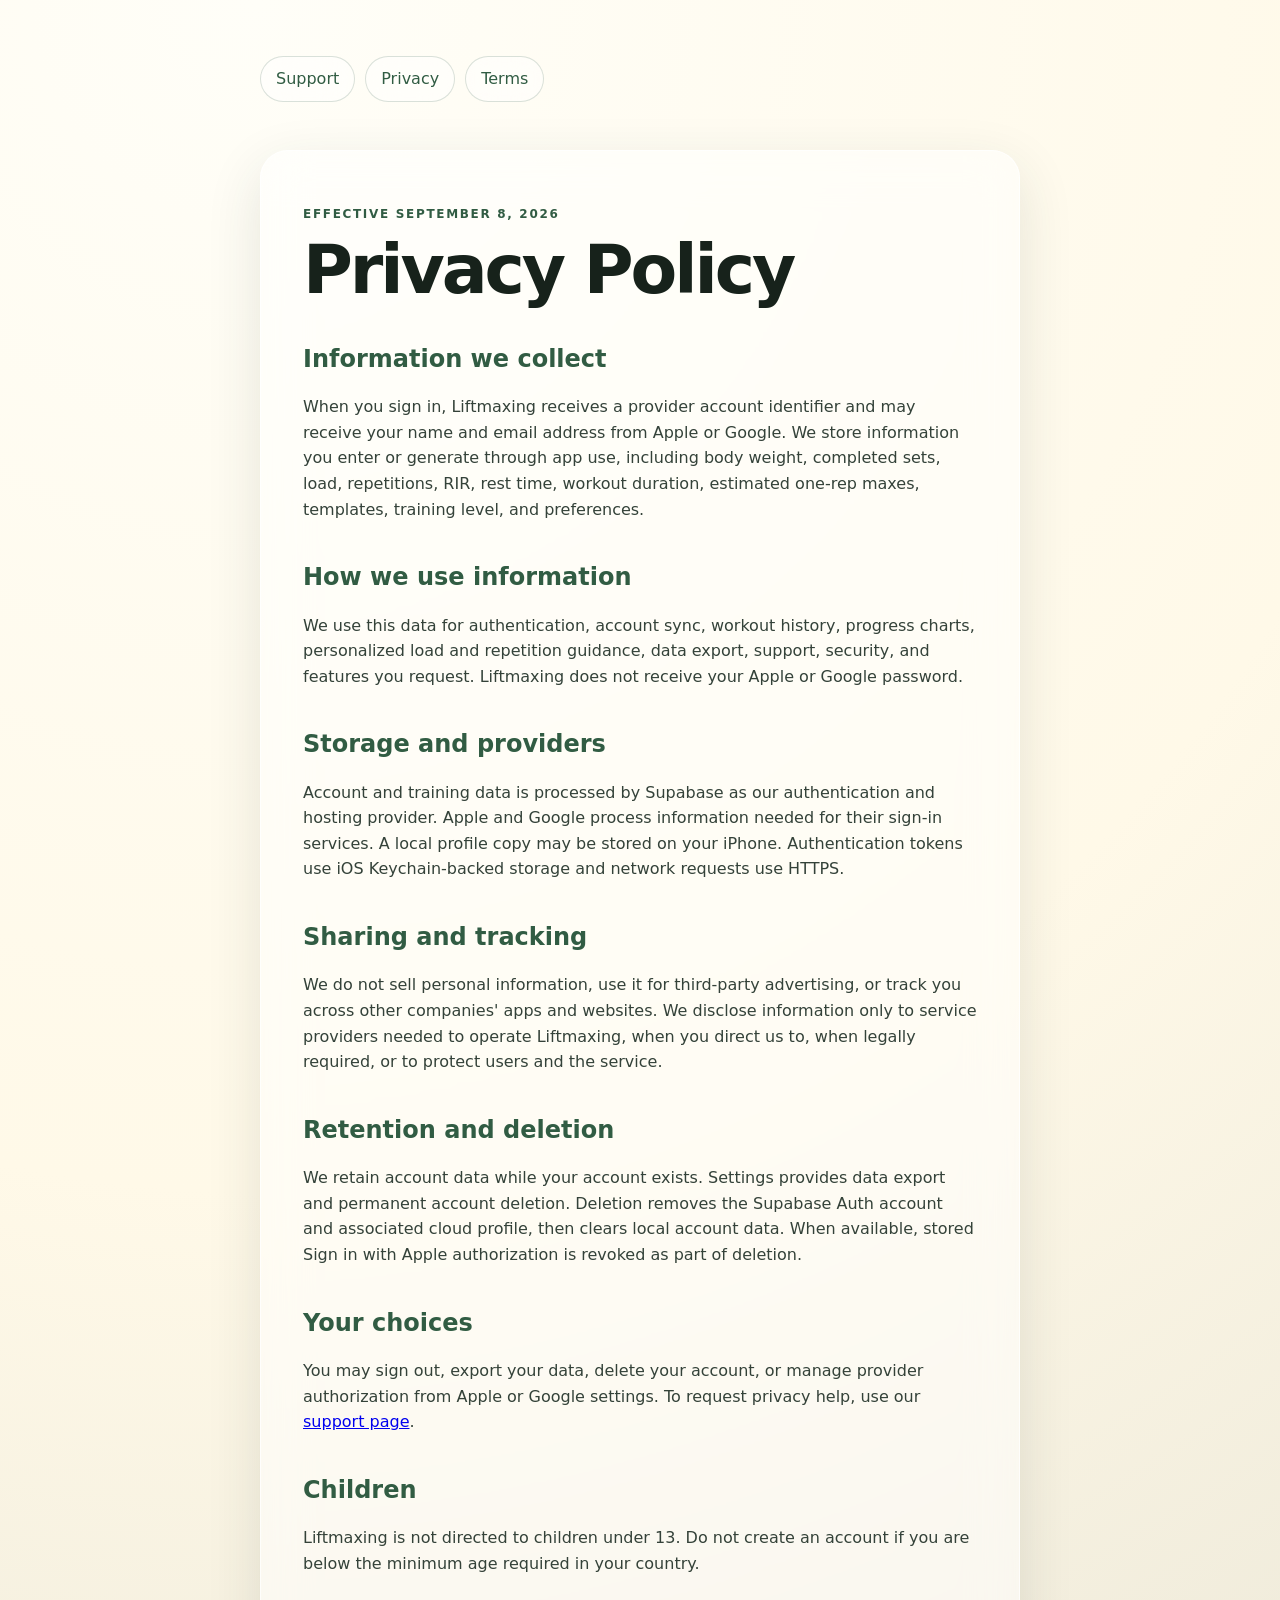
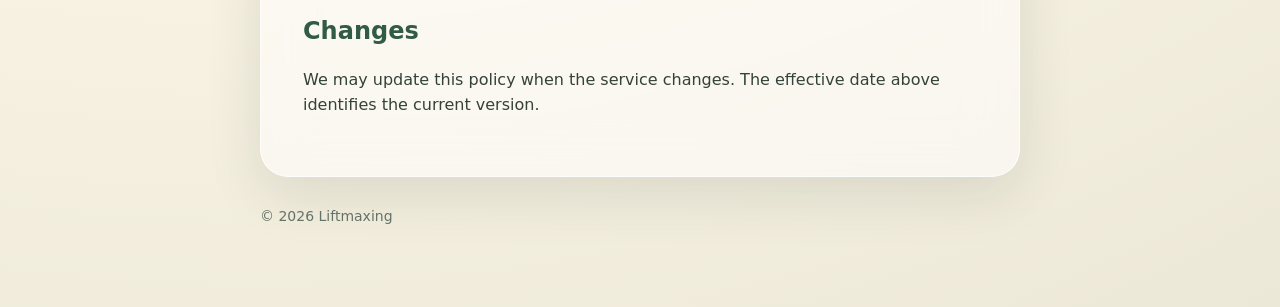
==== privacy.html @ 0ed1d35e "Publish Liftmaxing privacy, terms, and support pages" ====
<!doctype html>
<html lang="en"><head><meta charset="utf-8"><meta name="viewport" content="width=device-width,initial-scale=1"><title>Liftmaxing Privacy Policy</title><link rel="stylesheet" href="styles.css"></head>
<body><main><nav><a href="index.html">Support</a><a href="privacy.html">Privacy</a><a href="terms.html">Terms</a></nav><article class="card"><p class="eyebrow">Effective September 8, 2026</p><h1>Privacy Policy</h1><h2>Information we collect</h2><p>When you sign in, Liftmaxing receives a provider account identifier and may receive your name and email address from Apple or Google. We store information you enter or generate through app use, including body weight, completed sets, load, repetitions, RIR, rest time, workout duration, estimated one-rep maxes, templates, training level, and preferences.</p><h2>How we use information</h2><p>We use this data for authentication, account sync, workout history, progress charts, personalized load and repetition guidance, data export, support, security, and features you request. Liftmaxing does not receive your Apple or Google password.</p><h2>Storage and providers</h2><p>Account and training data is processed by Supabase as our authentication and hosting provider. Apple and Google process information needed for their sign-in services. A local profile copy may be stored on your iPhone. Authentication tokens use iOS Keychain-backed storage and network requests use HTTPS.</p><h2>Sharing and tracking</h2><p>We do not sell personal information, use it for third-party advertising, or track you across other companies' apps and websites. We disclose information only to service providers needed to operate Liftmaxing, when you direct us to, when legally required, or to protect users and the service.</p><h2>Retention and deletion</h2><p>We retain account data while your account exists. Settings provides data export and permanent account deletion. Deletion removes the Supabase Auth account and associated cloud profile, then clears local account data. When available, stored Sign in with Apple authorization is revoked as part of deletion.</p><h2>Your choices</h2><p>You may sign out, export your data, delete your account, or manage provider authorization from Apple or Google settings. To request privacy help, use our <a href="support.html">support page</a>.</p><h2>Children</h2><p>Liftmaxing is not directed to children under 13. Do not create an account if you are below the minimum age required in your country.</p><h2>Changes</h2><p>We may update this policy when the service changes. The effective date above identifies the current version.</p></article><footer>© 2026 Liftmaxing</footer></main></body></html>
---- styles.css ----
:root { color-scheme: light dark; --cream: #fff9e8; --ink: #17221b; --green: #315c43; --muted: #68746b; --line: rgba(49,92,67,.18); }
* { box-sizing: border-box; }
body { margin: 0; font-family: -apple-system, BlinkMacSystemFont, "SF Pro Text", system-ui, sans-serif; background: radial-gradient(circle at 20% 0%, #fffef8, var(--cream) 55%, #ece8d8); color: var(--ink); line-height: 1.6; }
main { width: min(760px, calc(100% - 32px)); margin: 0 auto; padding: 56px 0 80px; }
nav { display: flex; flex-wrap: wrap; gap: 10px; margin-bottom: 48px; }
nav a, .button { color: var(--green); border: 1px solid var(--line); background: rgba(255,255,255,.48); backdrop-filter: blur(16px); border-radius: 999px; padding: 9px 15px; text-decoration: none; }
.card { padding: clamp(22px, 5vw, 42px); background: rgba(255,255,255,.52); border: 1px solid rgba(255,255,255,.72); box-shadow: 0 18px 55px rgba(42,58,47,.12); backdrop-filter: blur(24px); border-radius: 28px; }
h1 { font-size: clamp(40px, 9vw, 68px); line-height: 1; letter-spacing: -.045em; margin: 0 0 18px; }
h2 { margin: 36px 0 8px; color: var(--green); }
p, li { color: #344239; }
.eyebrow { color: var(--green); font-weight: 750; letter-spacing: .14em; text-transform: uppercase; font-size: 12px; }
.muted, footer { color: var(--muted); }
footer { margin-top: 28px; font-size: 14px; }
@media (prefers-color-scheme: dark) { body { background: radial-gradient(circle at 20% 0%, #26352b, #101713 65%); color: #f8f4e6; } .card, nav a, .button { background: rgba(30,42,34,.7); border-color: rgba(255,249,232,.13); } p, li { color: #d8ded8; } }
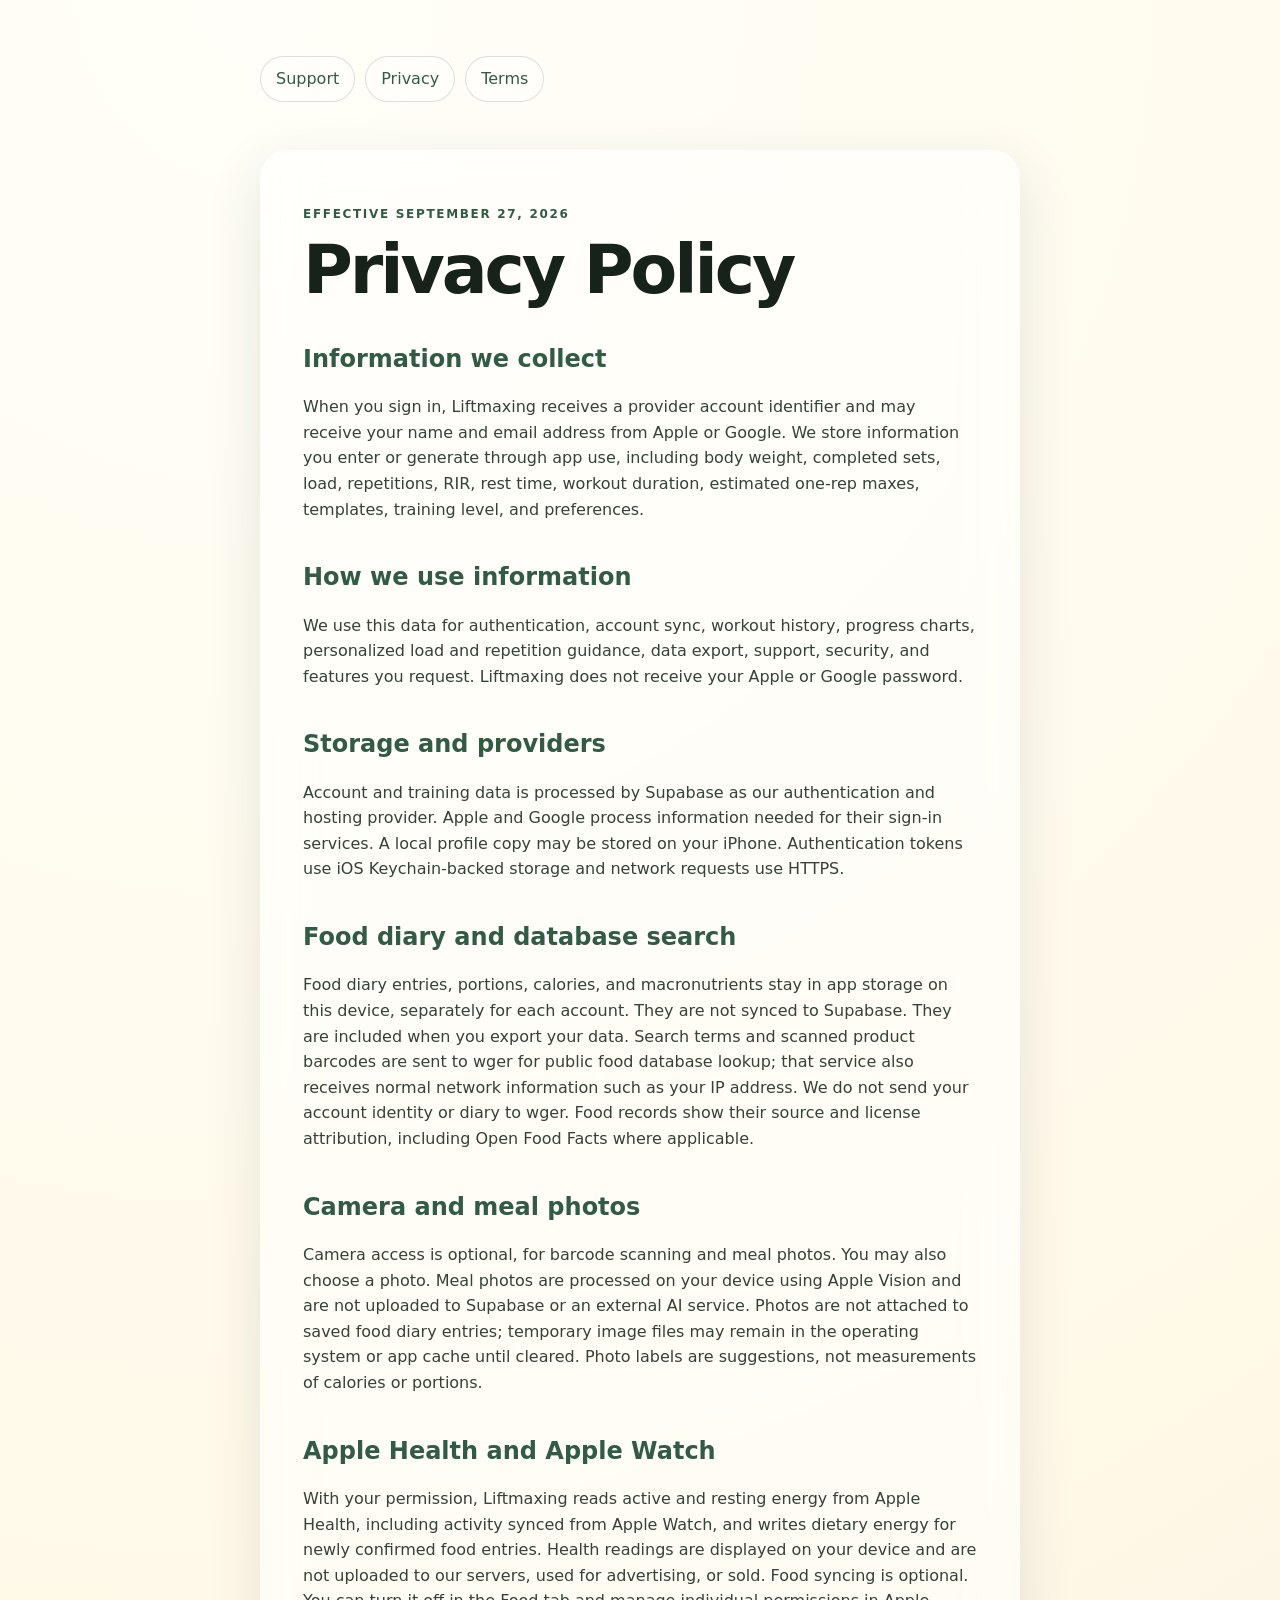
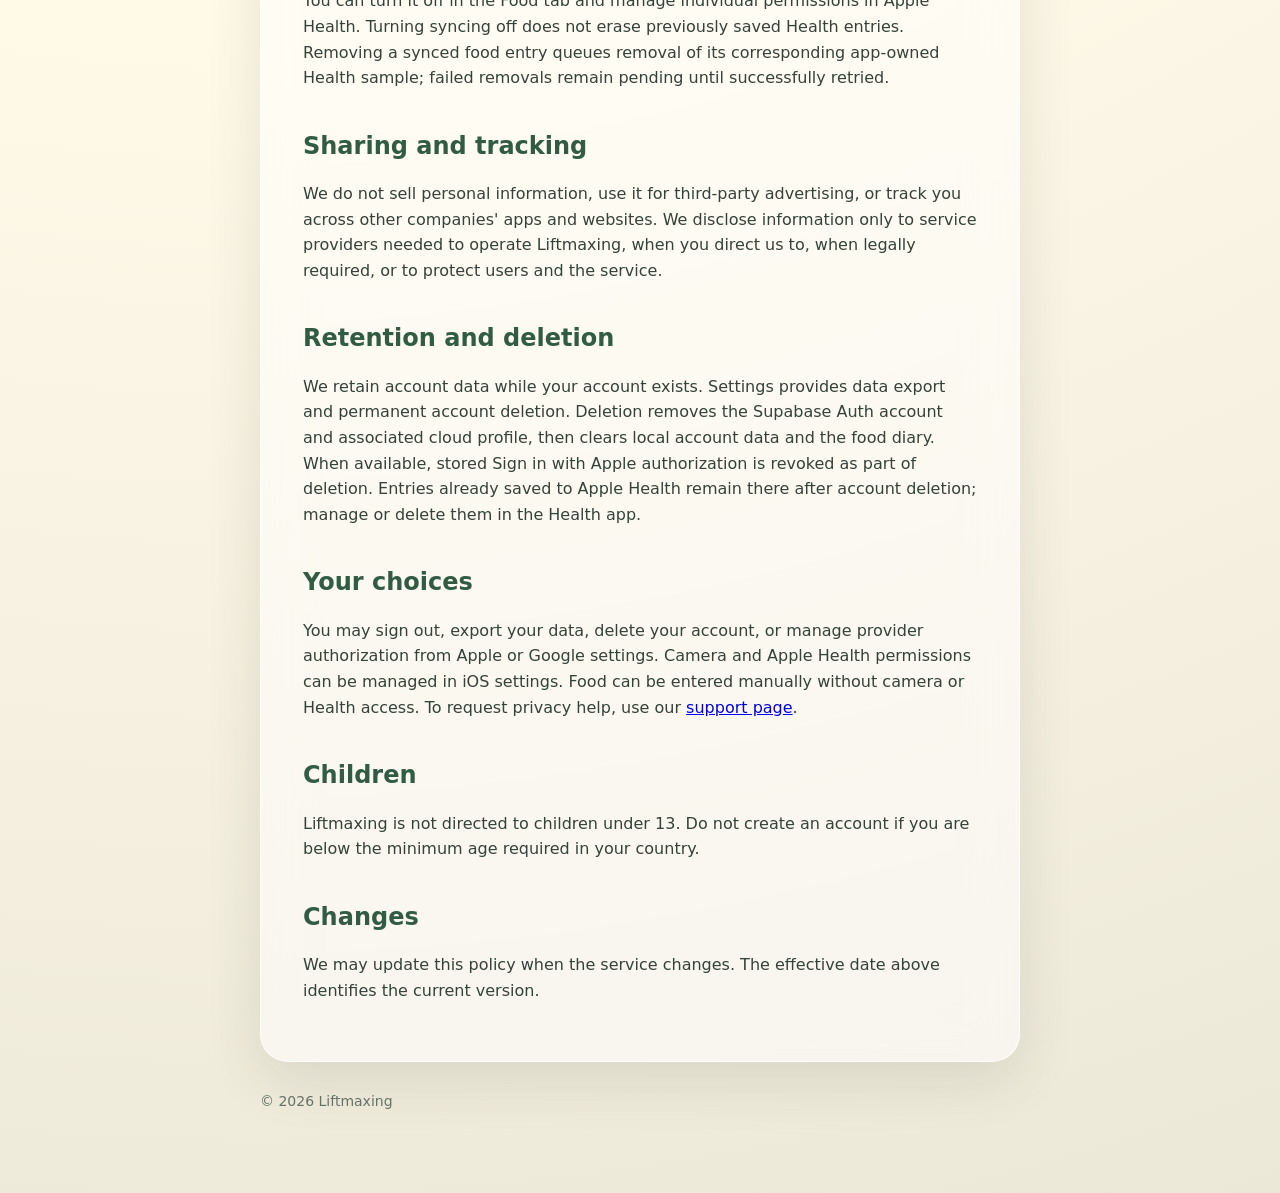
==== commit 34d16958: "Explain nutrition, camera, and optional Apple Health privacy" ====
--- a/privacy.html
+++ b/privacy.html
@@ -1,3 +1,15 @@
 <!doctype html>
 <html lang="en"><head><meta charset="utf-8"><meta name="viewport" content="width=device-width,initial-scale=1"><title>Liftmaxing Privacy Policy</title><link rel="stylesheet" href="styles.css"></head>
-<body><main><nav><a href="index.html">Support</a><a href="privacy.html">Privacy</a><a href="terms.html">Terms</a></nav><article class="card"><p class="eyebrow">Effective September 8, 2026</p><h1>Privacy Policy</h1><h2>Information we collect</h2><p>When you sign in, Liftmaxing receives a provider account identifier and may receive your name and email address from Apple or Google. We store information you enter or generate through app use, including body weight, completed sets, load, repetitions, RIR, rest time, workout duration, estimated one-rep maxes, templates, training level, and preferences.</p><h2>How we use information</h2><p>We use this data for authentication, account sync, workout history, progress charts, personalized load and repetition guidance, data export, support, security, and features you request. Liftmaxing does not receive your Apple or Google password.</p><h2>Storage and providers</h2><p>Account and training data is processed by Supabase as our authentication and hosting provider. Apple and Google process information needed for their sign-in services. A local profile copy may be stored on your iPhone. Authentication tokens use iOS Keychain-backed storage and network requests use HTTPS.</p><h2>Sharing and tracking</h2><p>We do not sell personal information, use it for third-party advertising, or track you across other companies' apps and websites. We disclose information only to service providers needed to operate Liftmaxing, when you direct us to, when legally required, or to protect users and the service.</p><h2>Retention and deletion</h2><p>We retain account data while your account exists. Settings provides data export and permanent account deletion. Deletion removes the Supabase Auth account and associated cloud profile, then clears local account data. When available, stored Sign in with Apple authorization is revoked as part of deletion.</p><h2>Your choices</h2><p>You may sign out, export your data, delete your account, or manage provider authorization from Apple or Google settings. To request privacy help, use our <a href="support.html">support page</a>.</p><h2>Children</h2><p>Liftmaxing is not directed to children under 13. Do not create an account if you are below the minimum age required in your country.</p><h2>Changes</h2><p>We may update this policy when the service changes. The effective date above identifies the current version.</p></article><footer>© 2026 Liftmaxing</footer></main></body></html>
+<body><main><nav><a href="index.html">Support</a><a href="privacy.html">Privacy</a><a href="terms.html">Terms</a></nav><article class="card">
+<p class="eyebrow">Effective September 27, 2026</p><h1>Privacy Policy</h1>
+<h2>Information we collect</h2><p>When you sign in, Liftmaxing receives a provider account identifier and may receive your name and email address from Apple or Google. We store information you enter or generate through app use, including body weight, completed sets, load, repetitions, RIR, rest time, workout duration, estimated one-rep maxes, templates, training level, and preferences.</p>
+<h2>How we use information</h2><p>We use this data for authentication, account sync, workout history, progress charts, personalized load and repetition guidance, data export, support, security, and features you request. Liftmaxing does not receive your Apple or Google password.</p>
+<h2>Storage and providers</h2><p>Account and training data is processed by Supabase as our authentication and hosting provider. Apple and Google process information needed for their sign-in services. A local profile copy may be stored on your iPhone. Authentication tokens use iOS Keychain-backed storage and network requests use HTTPS.</p>
+<h2>Food diary and database search</h2><p>Food diary entries, portions, calories, and macronutrients stay in app storage on this device, separately for each account. They are not synced to Supabase. They are included when you export your data. Search terms and scanned product barcodes are sent to wger for public food database lookup; that service also receives normal network information such as your IP address. We do not send your account identity or diary to wger. Food records show their source and license attribution, including Open Food Facts where applicable.</p>
+<h2>Camera and meal photos</h2><p>Camera access is optional, for barcode scanning and meal photos. You may also choose a photo. Meal photos are processed on your device using Apple Vision and are not uploaded to Supabase or an external AI service. Photos are not attached to saved food diary entries; temporary image files may remain in the operating system or app cache until cleared. Photo labels are suggestions, not measurements of calories or portions.</p>
+<h2>Apple Health and Apple Watch</h2><p>With your permission, Liftmaxing reads active and resting energy from Apple Health, including activity synced from Apple Watch, and writes dietary energy for newly confirmed food entries. Health readings are displayed on your device and are not uploaded to our servers, used for advertising, or sold. Food syncing is optional. You can turn it off in the Food tab and manage individual permissions in Apple Health. Turning syncing off does not erase previously saved Health entries. Removing a synced food entry queues removal of its corresponding app-owned Health sample; failed removals remain pending until successfully retried.</p>
+<h2>Sharing and tracking</h2><p>We do not sell personal information, use it for third-party advertising, or track you across other companies' apps and websites. We disclose information only to service providers needed to operate Liftmaxing, when you direct us to, when legally required, or to protect users and the service.</p>
+<h2>Retention and deletion</h2><p>We retain account data while your account exists. Settings provides data export and permanent account deletion. Deletion removes the Supabase Auth account and associated cloud profile, then clears local account data and the food diary. When available, stored Sign in with Apple authorization is revoked as part of deletion. Entries already saved to Apple Health remain there after account deletion; manage or delete them in the Health app.</p>
+<h2>Your choices</h2><p>You may sign out, export your data, delete your account, or manage provider authorization from Apple or Google settings. Camera and Apple Health permissions can be managed in iOS settings. Food can be entered manually without camera or Health access. To request privacy help, use our <a href="support.html">support page</a>.</p>
+<h2>Children</h2><p>Liftmaxing is not directed to children under 13. Do not create an account if you are below the minimum age required in your country.</p>
+<h2>Changes</h2><p>We may update this policy when the service changes. The effective date above identifies the current version.</p></article><footer>© 2026 Liftmaxing</footer></main></body></html>
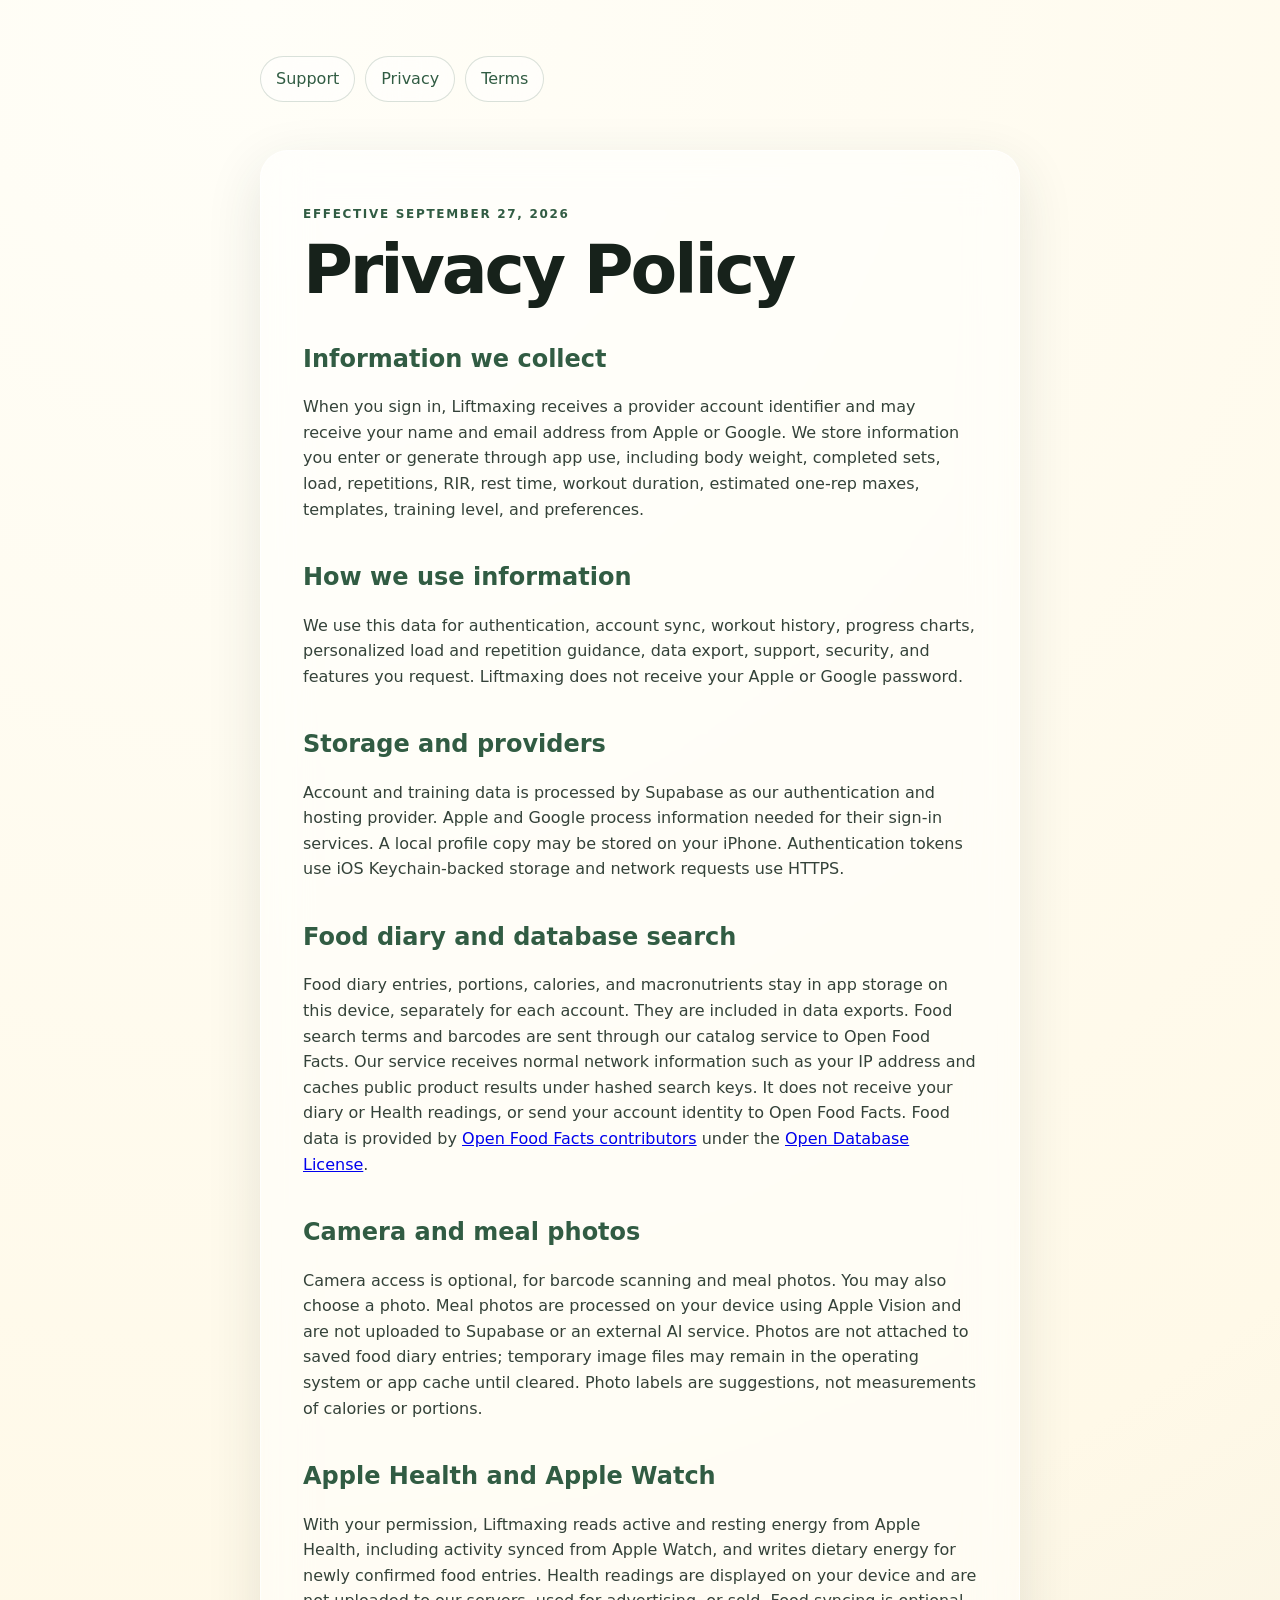
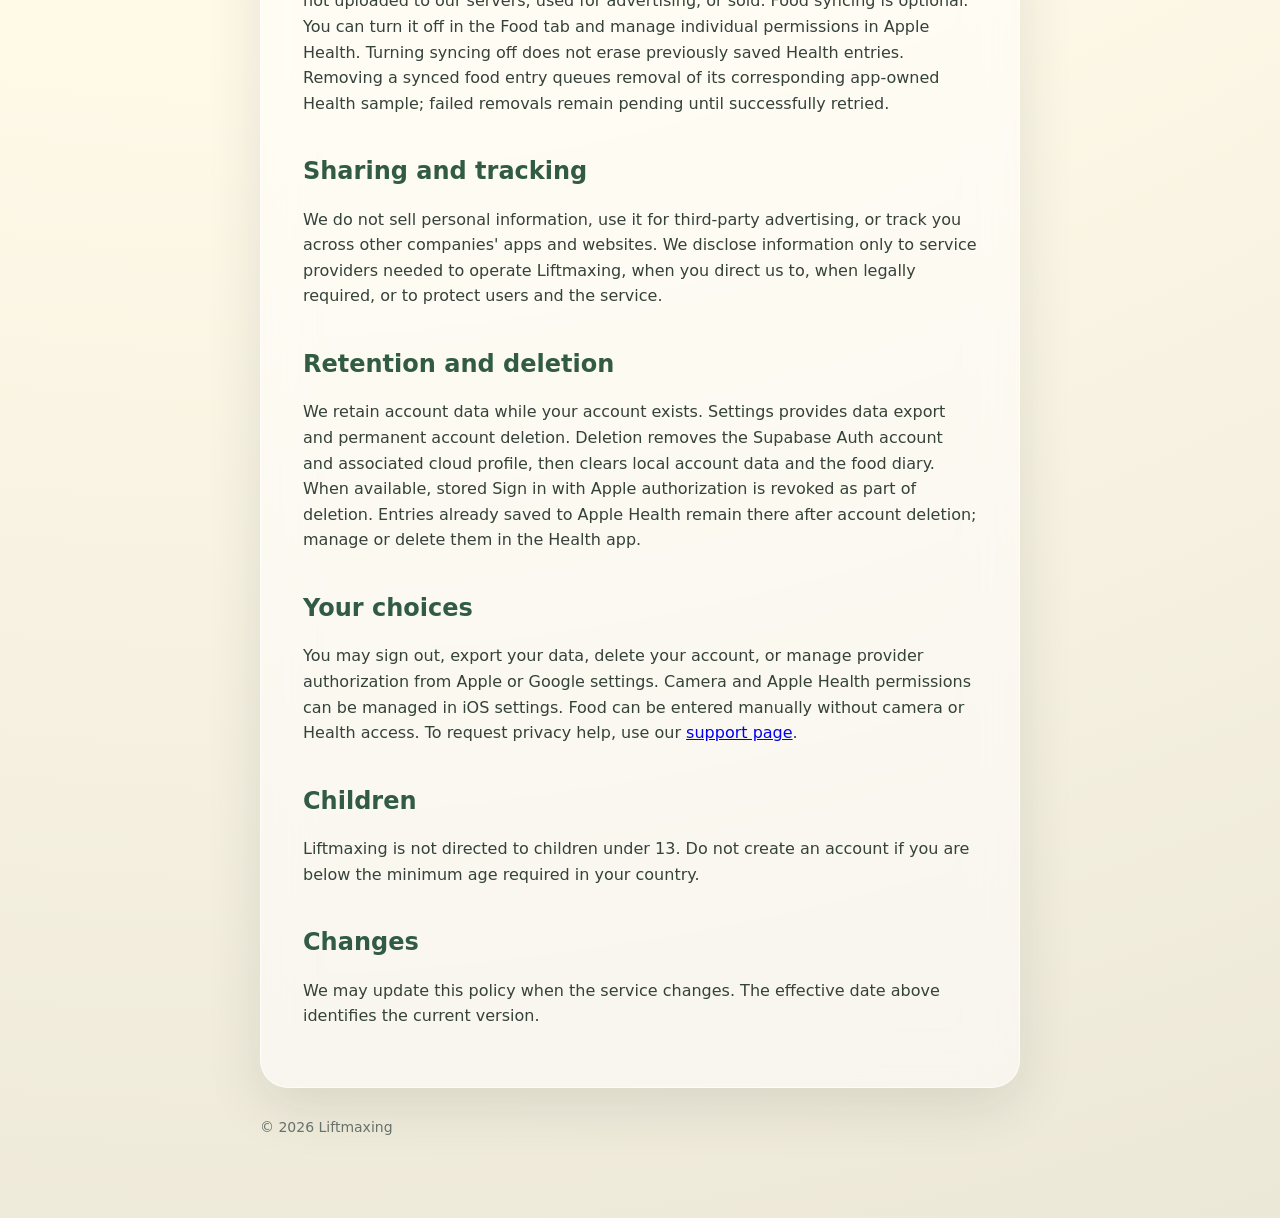
==== commit 85d53a76: "Update privacy.htmlUpdate food catalog privacy for build 10" ====
--- a/privacy.html
+++ b/privacy.html
@@ -5,7 +5,7 @@
 <h2>Information we collect</h2><p>When you sign in, Liftmaxing receives a provider account identifier and may receive your name and email address from Apple or Google. We store information you enter or generate through app use, including body weight, completed sets, load, repetitions, RIR, rest time, workout duration, estimated one-rep maxes, templates, training level, and preferences.</p>
 <h2>How we use information</h2><p>We use this data for authentication, account sync, workout history, progress charts, personalized load and repetition guidance, data export, support, security, and features you request. Liftmaxing does not receive your Apple or Google password.</p>
 <h2>Storage and providers</h2><p>Account and training data is processed by Supabase as our authentication and hosting provider. Apple and Google process information needed for their sign-in services. A local profile copy may be stored on your iPhone. Authentication tokens use iOS Keychain-backed storage and network requests use HTTPS.</p>
-<h2>Food diary and database search</h2><p>Food diary entries, portions, calories, and macronutrients stay in app storage on this device, separately for each account. They are not synced to Supabase. They are included when you export your data. Search terms and scanned product barcodes are sent to wger for public food database lookup; that service also receives normal network information such as your IP address. We do not send your account identity or diary to wger. Food records show their source and license attribution, including Open Food Facts where applicable.</p>
+<h2>Food diary and database search</h2><p>Food diary entries, portions, calories, and macronutrients stay in app storage on this device, separately for each account. They are included in data exports. Food search terms and barcodes are sent through our catalog service to Open Food Facts. Our service receives normal network information such as your IP address and caches public product results under hashed search keys. It does not receive your diary or Health readings, or send your account identity to Open Food Facts. Food data is provided by <a href="https://world.openfoodfacts.org/">Open Food Facts contributors</a> under the <a href="https://opendatacommons.org/licenses/odbl/1-0/">Open Database License</a>.</p>
 <h2>Camera and meal photos</h2><p>Camera access is optional, for barcode scanning and meal photos. You may also choose a photo. Meal photos are processed on your device using Apple Vision and are not uploaded to Supabase or an external AI service. Photos are not attached to saved food diary entries; temporary image files may remain in the operating system or app cache until cleared. Photo labels are suggestions, not measurements of calories or portions.</p>
 <h2>Apple Health and Apple Watch</h2><p>With your permission, Liftmaxing reads active and resting energy from Apple Health, including activity synced from Apple Watch, and writes dietary energy for newly confirmed food entries. Health readings are displayed on your device and are not uploaded to our servers, used for advertising, or sold. Food syncing is optional. You can turn it off in the Food tab and manage individual permissions in Apple Health. Turning syncing off does not erase previously saved Health entries. Removing a synced food entry queues removal of its corresponding app-owned Health sample; failed removals remain pending until successfully retried.</p>
 <h2>Sharing and tracking</h2><p>We do not sell personal information, use it for third-party advertising, or track you across other companies' apps and websites. We disclose information only to service providers needed to operate Liftmaxing, when you direct us to, when legally required, or to protect users and the service.</p>
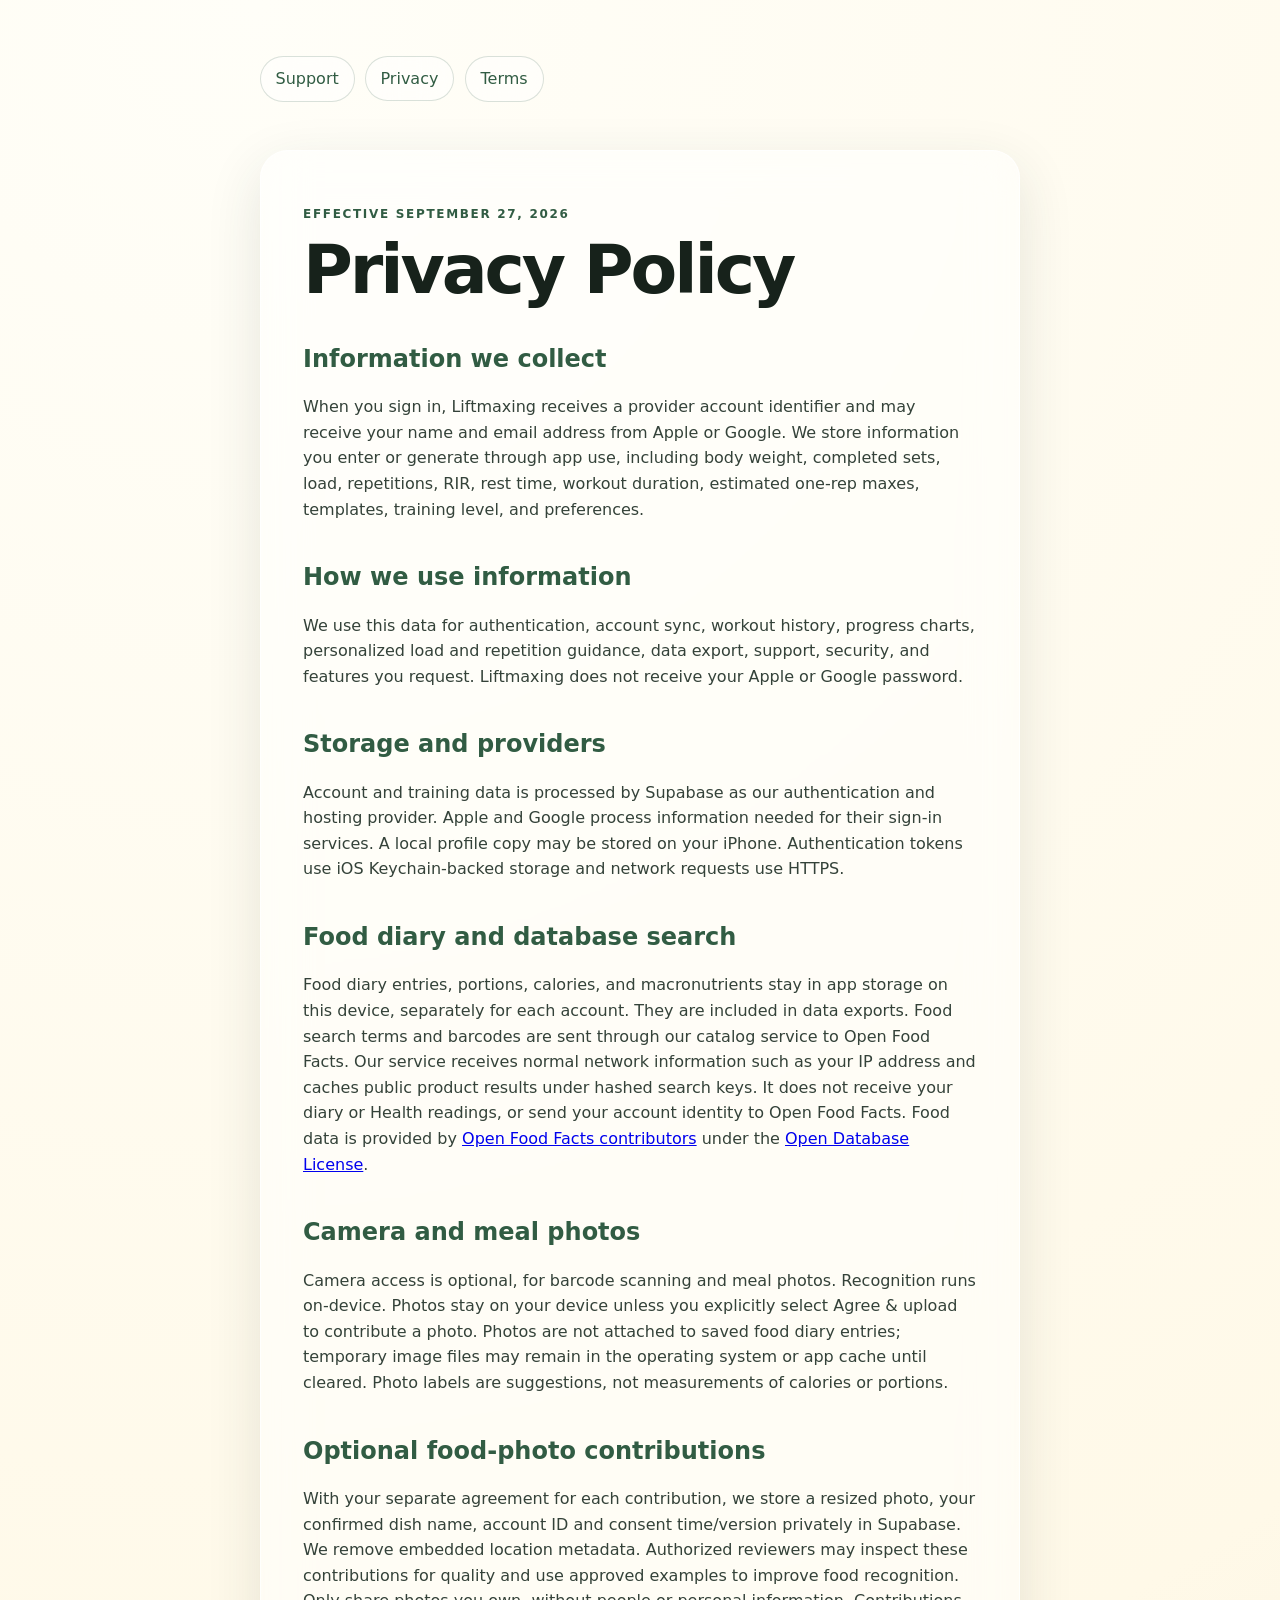
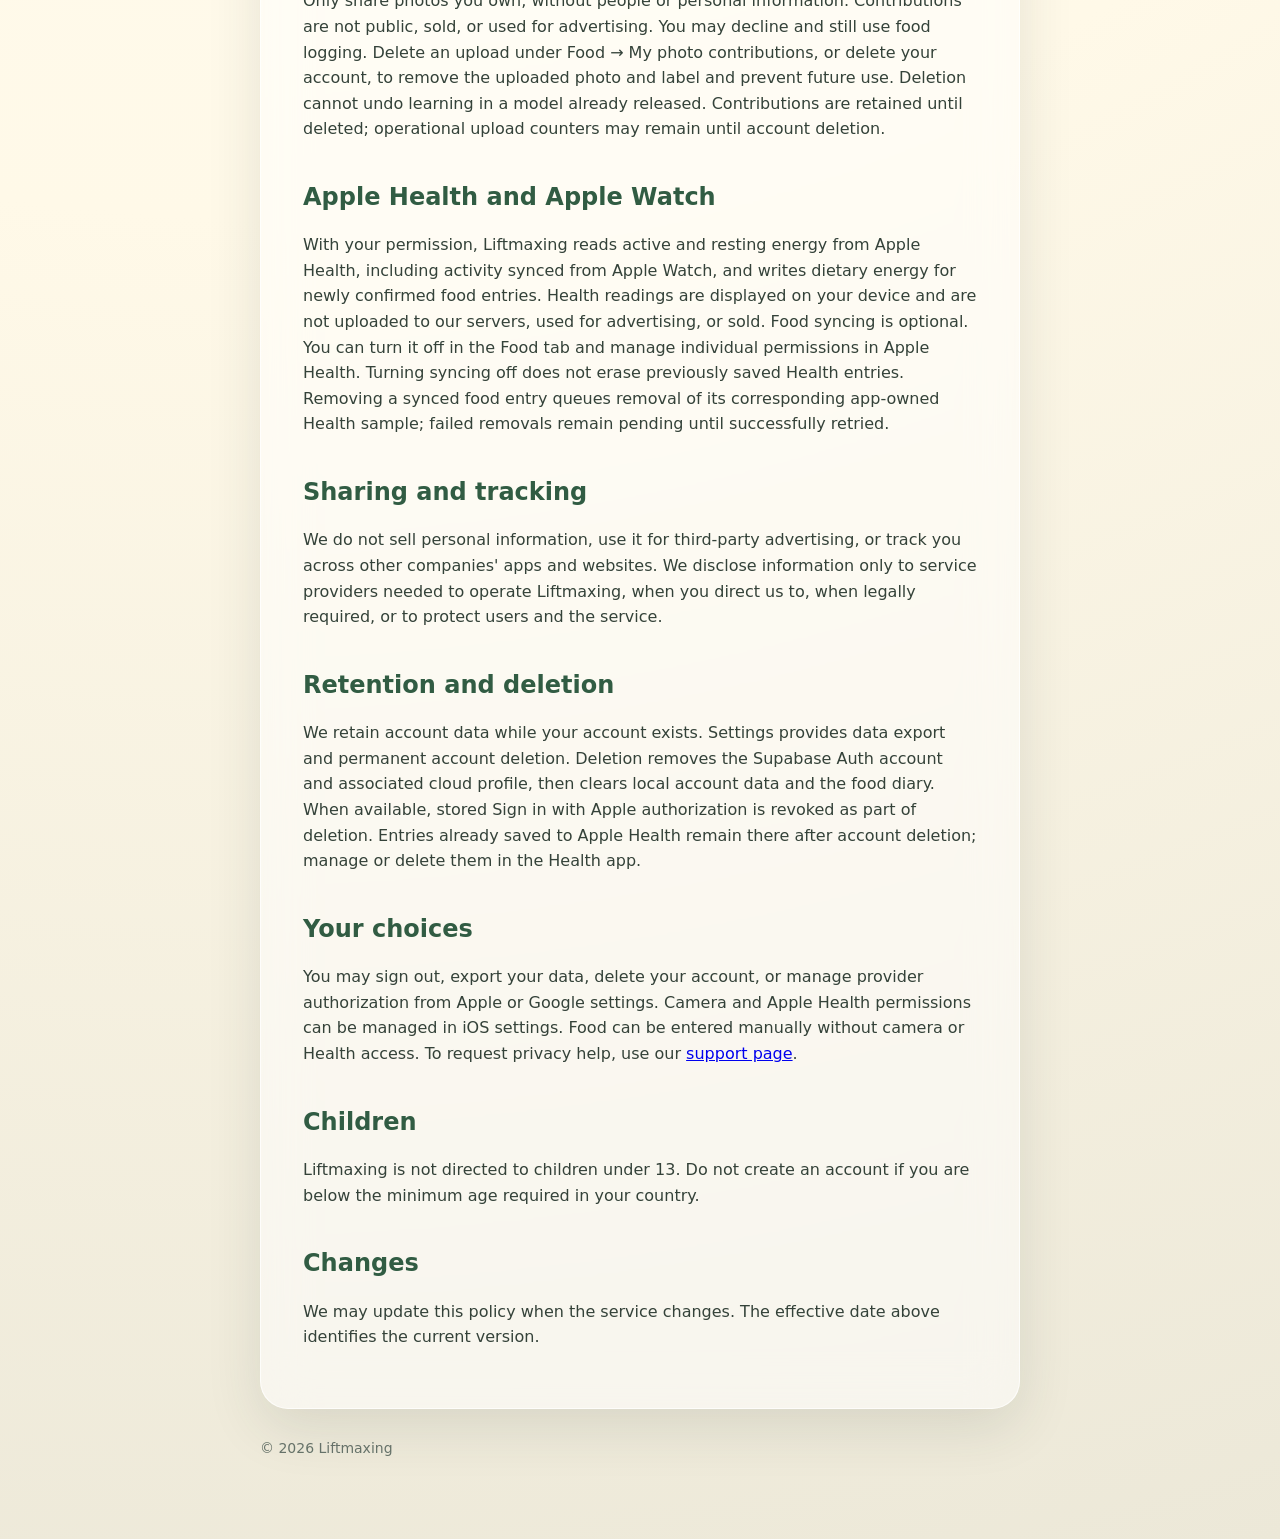
==== commit 5ff5623d: "Disclose optional private food-photo contributions" ====
--- a/privacy.html
+++ b/privacy.html
@@ -6,7 +6,8 @@
 <h2>How we use information</h2><p>We use this data for authentication, account sync, workout history, progress charts, personalized load and repetition guidance, data export, support, security, and features you request. Liftmaxing does not receive your Apple or Google password.</p>
 <h2>Storage and providers</h2><p>Account and training data is processed by Supabase as our authentication and hosting provider. Apple and Google process information needed for their sign-in services. A local profile copy may be stored on your iPhone. Authentication tokens use iOS Keychain-backed storage and network requests use HTTPS.</p>
 <h2>Food diary and database search</h2><p>Food diary entries, portions, calories, and macronutrients stay in app storage on this device, separately for each account. They are included in data exports. Food search terms and barcodes are sent through our catalog service to Open Food Facts. Our service receives normal network information such as your IP address and caches public product results under hashed search keys. It does not receive your diary or Health readings, or send your account identity to Open Food Facts. Food data is provided by <a href="https://world.openfoodfacts.org/">Open Food Facts contributors</a> under the <a href="https://opendatacommons.org/licenses/odbl/1-0/">Open Database License</a>.</p>
-<h2>Camera and meal photos</h2><p>Camera access is optional, for barcode scanning and meal photos. You may also choose a photo. Meal photos are processed on your device using Apple Vision and are not uploaded to Supabase or an external AI service. Photos are not attached to saved food diary entries; temporary image files may remain in the operating system or app cache until cleared. Photo labels are suggestions, not measurements of calories or portions.</p>
+<h2>Camera and meal photos</h2><p>Camera access is optional, for barcode scanning and meal photos. Recognition runs on-device. Photos stay on your device unless you explicitly select Agree &amp; upload to contribute a photo. Photos are not attached to saved food diary entries; temporary image files may remain in the operating system or app cache until cleared. Photo labels are suggestions, not measurements of calories or portions.</p>
+<h2>Optional food-photo contributions</h2><p>With your separate agreement for each contribution, we store a resized photo, your confirmed dish name, account ID and consent time/version privately in Supabase. We remove embedded location metadata. Authorized reviewers may inspect these contributions for quality and use approved examples to improve food recognition. Only share photos you own, without people or personal information. Contributions are not public, sold, or used for advertising. You may decline and still use food logging. Delete an upload under Food → My photo contributions, or delete your account, to remove the uploaded photo and label and prevent future use. Deletion cannot undo learning in a model already released. Contributions are retained until deleted; operational upload counters may remain until account deletion.</p>
 <h2>Apple Health and Apple Watch</h2><p>With your permission, Liftmaxing reads active and resting energy from Apple Health, including activity synced from Apple Watch, and writes dietary energy for newly confirmed food entries. Health readings are displayed on your device and are not uploaded to our servers, used for advertising, or sold. Food syncing is optional. You can turn it off in the Food tab and manage individual permissions in Apple Health. Turning syncing off does not erase previously saved Health entries. Removing a synced food entry queues removal of its corresponding app-owned Health sample; failed removals remain pending until successfully retried.</p>
 <h2>Sharing and tracking</h2><p>We do not sell personal information, use it for third-party advertising, or track you across other companies' apps and websites. We disclose information only to service providers needed to operate Liftmaxing, when you direct us to, when legally required, or to protect users and the service.</p>
 <h2>Retention and deletion</h2><p>We retain account data while your account exists. Settings provides data export and permanent account deletion. Deletion removes the Supabase Auth account and associated cloud profile, then clears local account data and the food diary. When available, stored Sign in with Apple authorization is revoked as part of deletion. Entries already saved to Apple Health remain there after account deletion; manage or delete them in the Health app.</p>
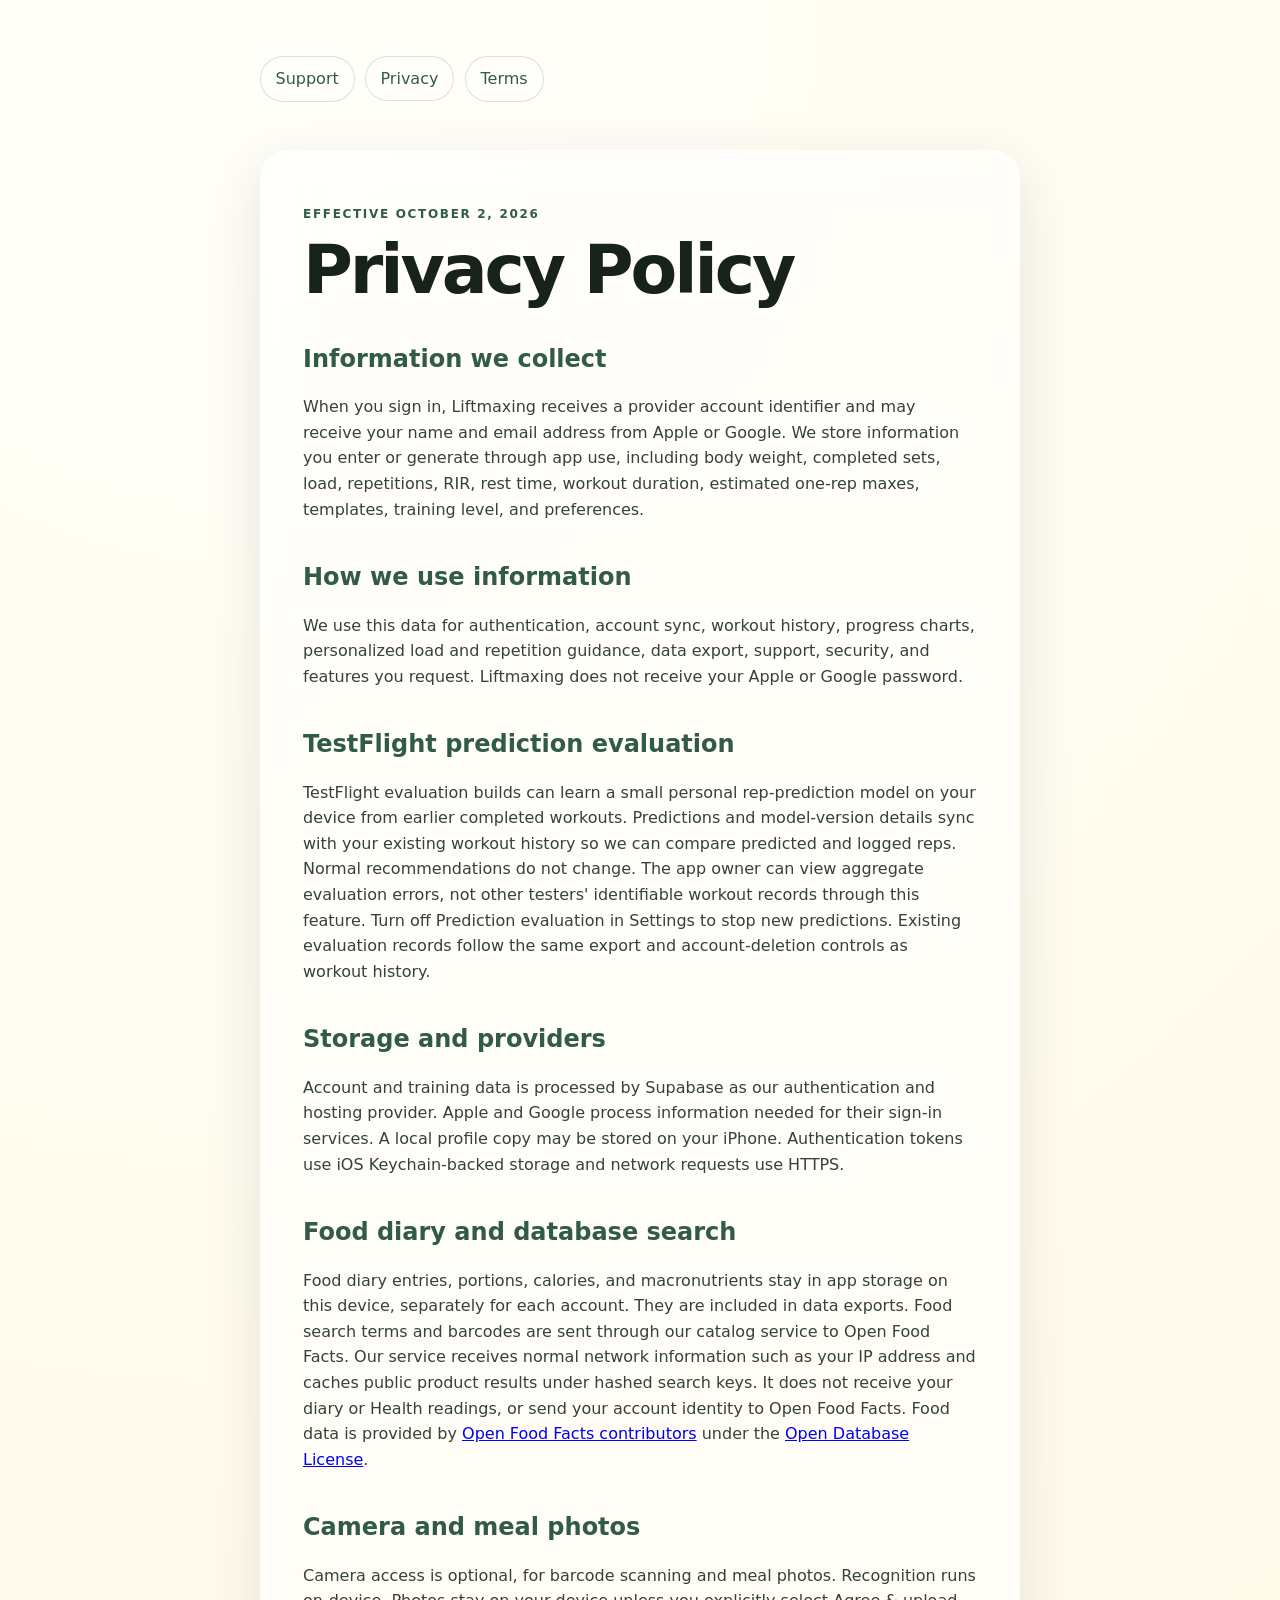
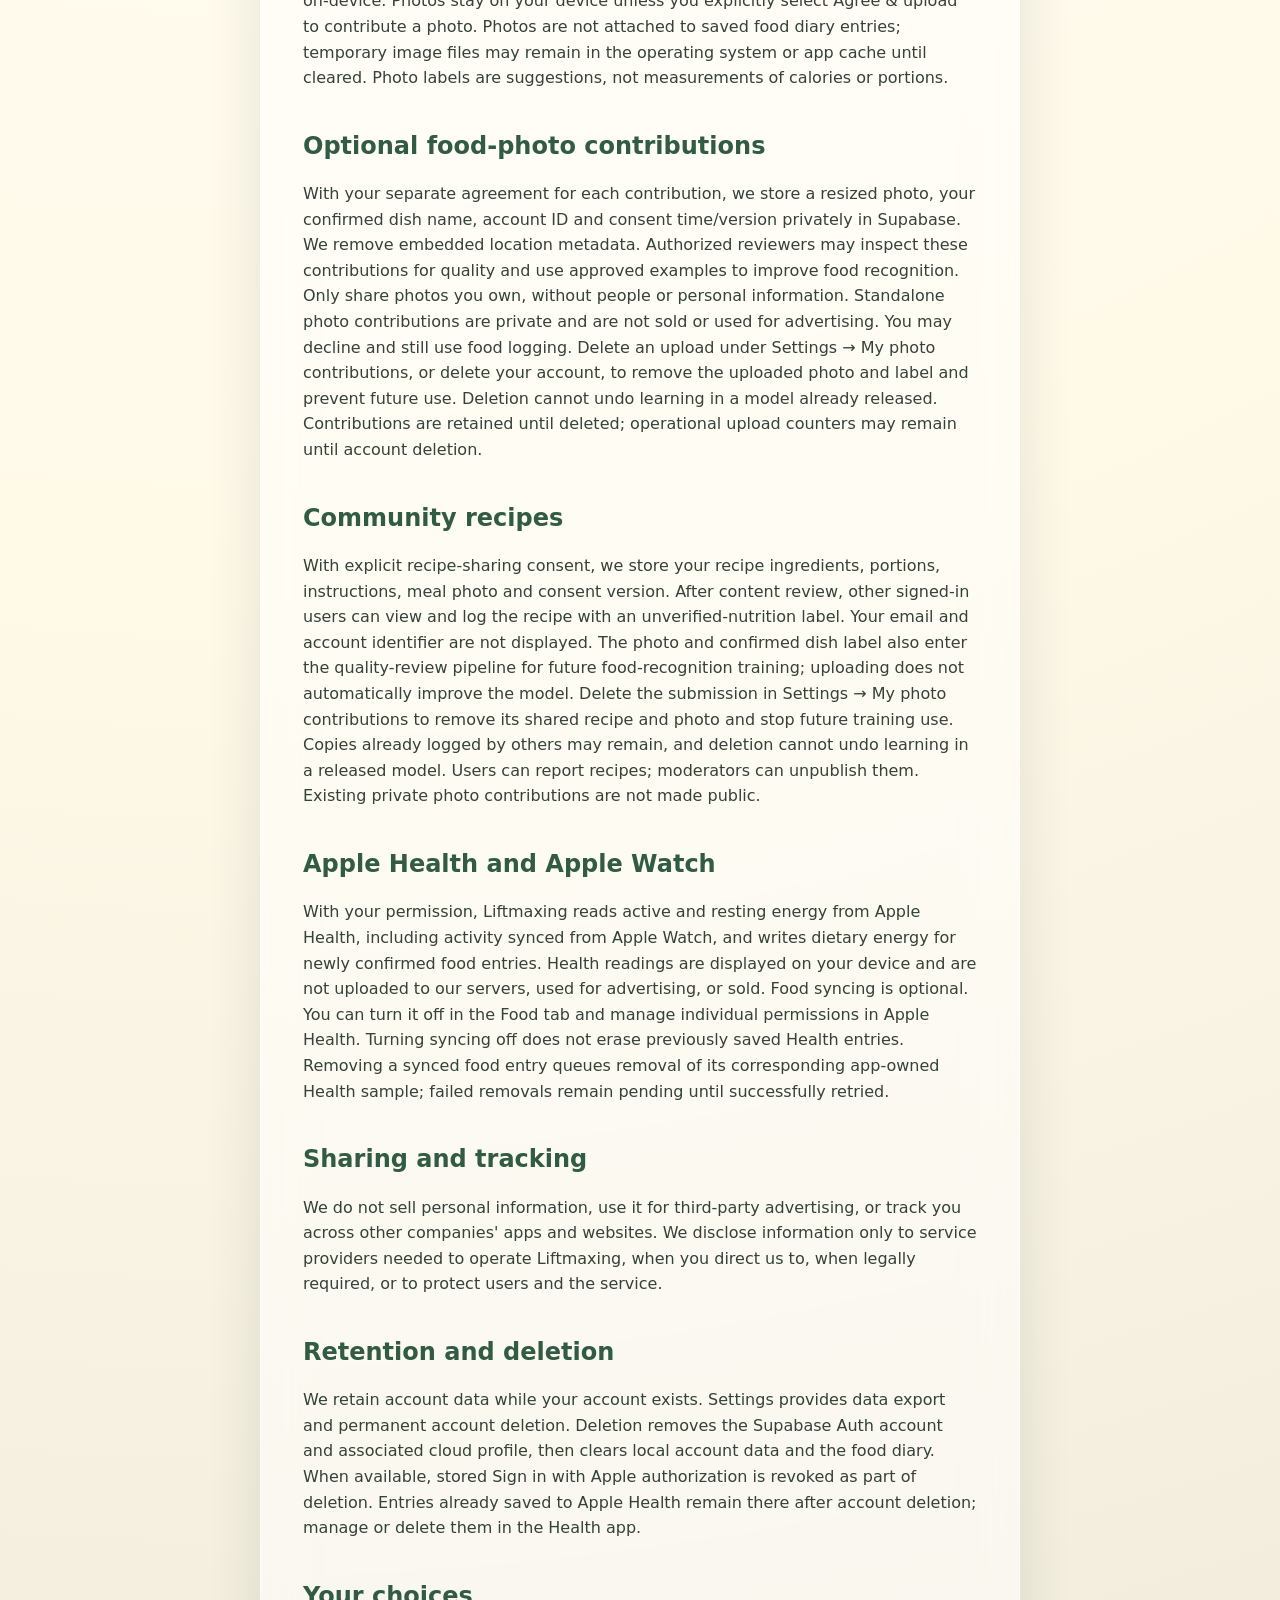
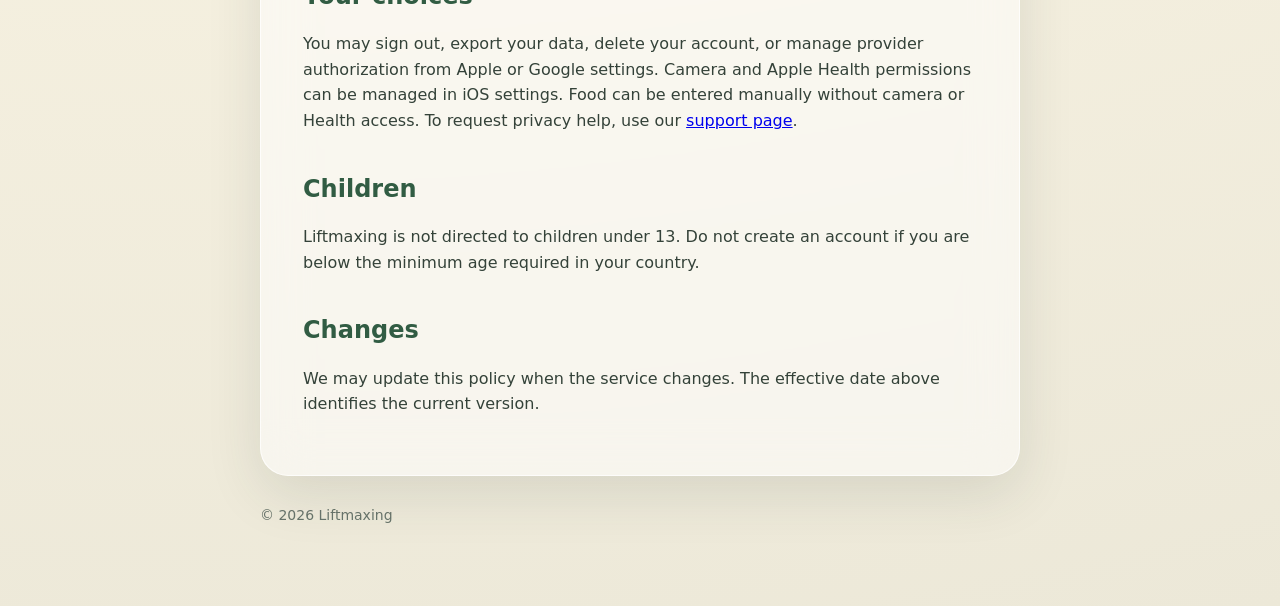
==== commit 04f0f235: "Update privacy disclosures for moderated community recipes and TestFlight evaluation Updated the eff" ====
--- a/privacy.html
+++ b/privacy.html
@@ -1,13 +1,15 @@
 <!doctype html>
 <html lang="en"><head><meta charset="utf-8"><meta name="viewport" content="width=device-width,initial-scale=1"><title>Liftmaxing Privacy Policy</title><link rel="stylesheet" href="styles.css"></head>
 <body><main><nav><a href="index.html">Support</a><a href="privacy.html">Privacy</a><a href="terms.html">Terms</a></nav><article class="card">
-<p class="eyebrow">Effective September 27, 2026</p><h1>Privacy Policy</h1>
+<p class="eyebrow">Effective October 2, 2026</p><h1>Privacy Policy</h1>
 <h2>Information we collect</h2><p>When you sign in, Liftmaxing receives a provider account identifier and may receive your name and email address from Apple or Google. We store information you enter or generate through app use, including body weight, completed sets, load, repetitions, RIR, rest time, workout duration, estimated one-rep maxes, templates, training level, and preferences.</p>
 <h2>How we use information</h2><p>We use this data for authentication, account sync, workout history, progress charts, personalized load and repetition guidance, data export, support, security, and features you request. Liftmaxing does not receive your Apple or Google password.</p>
+<h2>TestFlight prediction evaluation</h2><p>TestFlight evaluation builds can learn a small personal rep-prediction model on your device from earlier completed workouts. Predictions and model-version details sync with your existing workout history so we can compare predicted and logged reps. Normal recommendations do not change. The app owner can view aggregate evaluation errors, not other testers' identifiable workout records through this feature. Turn off Prediction evaluation in Settings to stop new predictions. Existing evaluation records follow the same export and account-deletion controls as workout history.</p>
 <h2>Storage and providers</h2><p>Account and training data is processed by Supabase as our authentication and hosting provider. Apple and Google process information needed for their sign-in services. A local profile copy may be stored on your iPhone. Authentication tokens use iOS Keychain-backed storage and network requests use HTTPS.</p>
 <h2>Food diary and database search</h2><p>Food diary entries, portions, calories, and macronutrients stay in app storage on this device, separately for each account. They are included in data exports. Food search terms and barcodes are sent through our catalog service to Open Food Facts. Our service receives normal network information such as your IP address and caches public product results under hashed search keys. It does not receive your diary or Health readings, or send your account identity to Open Food Facts. Food data is provided by <a href="https://world.openfoodfacts.org/">Open Food Facts contributors</a> under the <a href="https://opendatacommons.org/licenses/odbl/1-0/">Open Database License</a>.</p>
 <h2>Camera and meal photos</h2><p>Camera access is optional, for barcode scanning and meal photos. Recognition runs on-device. Photos stay on your device unless you explicitly select Agree &amp; upload to contribute a photo. Photos are not attached to saved food diary entries; temporary image files may remain in the operating system or app cache until cleared. Photo labels are suggestions, not measurements of calories or portions.</p>
-<h2>Optional food-photo contributions</h2><p>With your separate agreement for each contribution, we store a resized photo, your confirmed dish name, account ID and consent time/version privately in Supabase. We remove embedded location metadata. Authorized reviewers may inspect these contributions for quality and use approved examples to improve food recognition. Only share photos you own, without people or personal information. Contributions are not public, sold, or used for advertising. You may decline and still use food logging. Delete an upload under Food → My photo contributions, or delete your account, to remove the uploaded photo and label and prevent future use. Deletion cannot undo learning in a model already released. Contributions are retained until deleted; operational upload counters may remain until account deletion.</p>
+<h2>Optional food-photo contributions</h2><p>With your separate agreement for each contribution, we store a resized photo, your confirmed dish name, account ID and consent time/version privately in Supabase. We remove embedded location metadata. Authorized reviewers may inspect these contributions for quality and use approved examples to improve food recognition. Only share photos you own, without people or personal information. Standalone photo contributions are private and are not sold or used for advertising. You may decline and still use food logging. Delete an upload under Settings → My photo contributions, or delete your account, to remove the uploaded photo and label and prevent future use. Deletion cannot undo learning in a model already released. Contributions are retained until deleted; operational upload counters may remain until account deletion.</p>
+<h2>Community recipes</h2><p>With explicit recipe-sharing consent, we store your recipe ingredients, portions, instructions, meal photo and consent version. After content review, other signed-in users can view and log the recipe with an unverified-nutrition label. Your email and account identifier are not displayed. The photo and confirmed dish label also enter the quality-review pipeline for future food-recognition training; uploading does not automatically improve the model. Delete the submission in Settings → My photo contributions to remove its shared recipe and photo and stop future training use. Copies already logged by others may remain, and deletion cannot undo learning in a released model. Users can report recipes; moderators can unpublish them. Existing private photo contributions are not made public.</p>
 <h2>Apple Health and Apple Watch</h2><p>With your permission, Liftmaxing reads active and resting energy from Apple Health, including activity synced from Apple Watch, and writes dietary energy for newly confirmed food entries. Health readings are displayed on your device and are not uploaded to our servers, used for advertising, or sold. Food syncing is optional. You can turn it off in the Food tab and manage individual permissions in Apple Health. Turning syncing off does not erase previously saved Health entries. Removing a synced food entry queues removal of its corresponding app-owned Health sample; failed removals remain pending until successfully retried.</p>
 <h2>Sharing and tracking</h2><p>We do not sell personal information, use it for third-party advertising, or track you across other companies' apps and websites. We disclose information only to service providers needed to operate Liftmaxing, when you direct us to, when legally required, or to protect users and the service.</p>
 <h2>Retention and deletion</h2><p>We retain account data while your account exists. Settings provides data export and permanent account deletion. Deletion removes the Supabase Auth account and associated cloud profile, then clears local account data and the food diary. When available, stored Sign in with Apple authorization is revoked as part of deletion. Entries already saved to Apple Health remain there after account deletion; manage or delete them in the Health app.</p>
